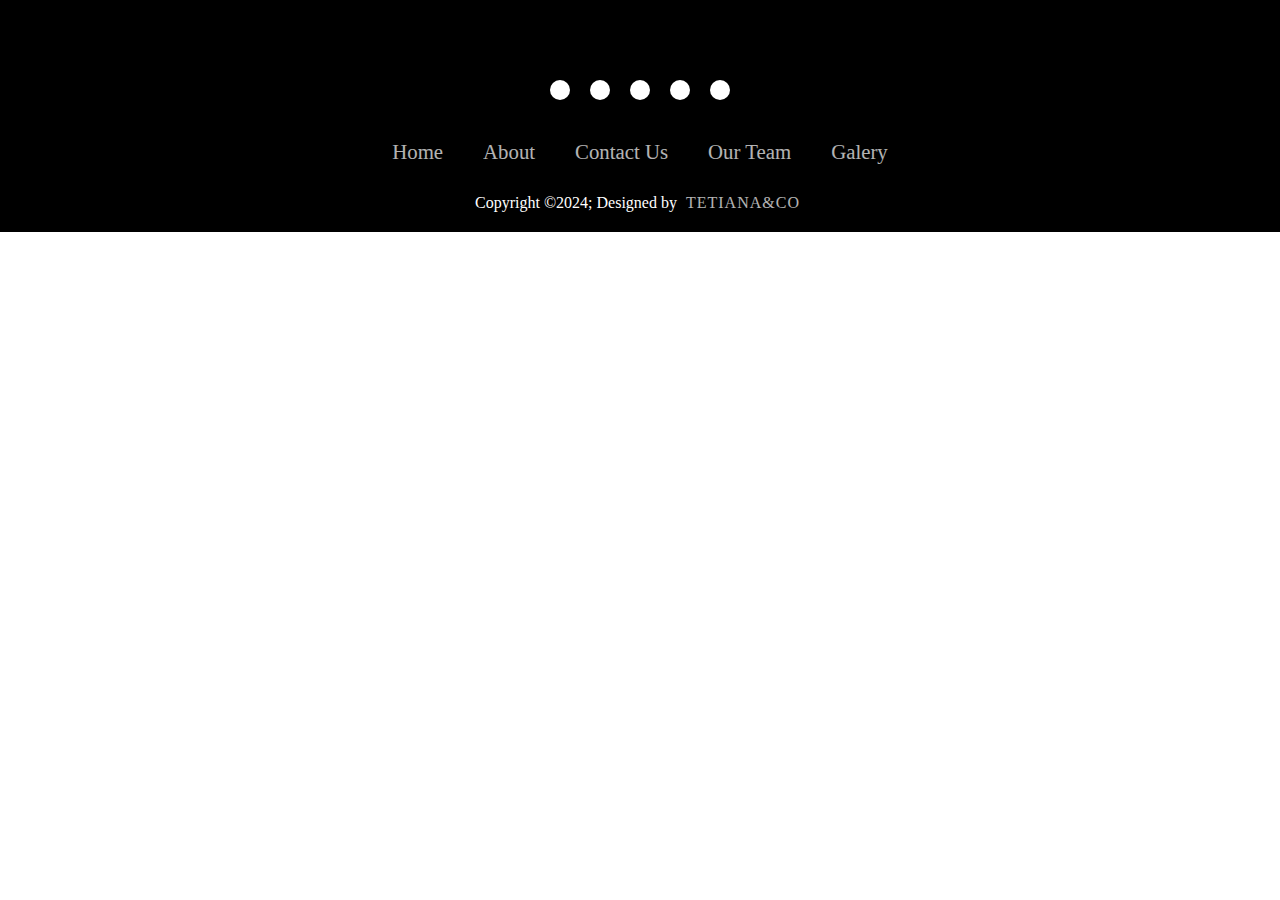
==== index.html @ 2bd21416 "footer" ====
<!DOCTYPE html>
<html lang="en">
  <head>
    <meta charset="UTF-8" />
    <meta name="viewport" content="width=device-width, initial-scale=1.0" />
    <link rel="stylesheet" href="styles.css" />
    <link
      rel="stylesheet"
      href="https://cdnjs.cloudflare.com/ajax/libs/font-awesome/6.5.2/css/all.min.css"
      integrity="sha512-SnH5WK+bZxgPHs44uWIX+LLJAJ9/2PkPKZ5QiAj6Ta86w+fsb2TkcmfRyVX3pBnMFcV7oQPJkl9QevSCWr3W6A=="
      crossorigin="anonymous"
      referrerpolicy="no-referrer"
    />
    <title>Activities for young people</title>
  </head>
  <body>
    <footer>
      <div class="footerContainer">
        <div class="socialIcons">
          <a href=""><i class="fa-brands fa-facebook"></i></a>
          <a href=""><i class="fa-brands fa-instagram"></i></a>
          <a href=""><i class="fa-brands fa-twitter"></i></a>
          <a href=""><i class="fa-brands fa-linkedin"></i></a>
          <a href=""><i class="fa-brands fa-youtube"></i></a>
        </div>
        <div class="footerNav">
          <ul>
            <li><a href="">Home</a></li>
            <li><a href="">About</a></li>
            <li><a href="">Contact Us</a></li>
            <li><a href="">Our Team</a></li>
            <li><a href="">Galery</a></li>
          </ul>
        </div>
        <div class="footerBottom">
          <p>
            Copyright &copy;2024; Designed by
            <span class="designer">Tetiana&Co</span>
          </p>
        </div>
      </div>
    </footer>
  </body>
</html>
---- styles.css ----
* {
    padding: 0;
    margin: 0;
    box-sizing: border-box;
}
footer {
    background-color: black;
}
.footerContainer {
    width: 100%;
    padding: 70px 30px 20px;
}
.socialIcons {
    display: flex;
    justify-content: center;
}
.socialIcons a{
    text-decoration: none;
    padding: 10px;
    margin: 10px;
    border-radius: 50%;
    background-color: white;
}
.socialIcons a i{
    font-size: 2em;
    color: black;
    opacity: 0,9;
}
/* Hover effect for socialIcons  */
.socialIcons a:hover {
    background-color: black;
    transition: 0,5s;
}
.socialIcons a:hover i {
    color: white;
    transition: 0,5s;
}
.footerNav{
    margin: 30px 0;
}
.footerNav ul{
    display: flex;
    justify-content: center;
    list-style-type: disc;
}
.footerNav ul li a {
    color: white;
    margin: 20px;
    text-decoration: none;
    font-size: 1.3em;
    opacity: 0.7;
    transition: 0.5s;
}
.footerNav ul li a:hover {
    opacity: 1;

}
.footerBottom {
    display: flex;
    justify-content: center;
    color: white;
}
.designer {
    opacity: 0.7;
    text-transform: uppercase;
    letter-spacing: 1px;
    font-weight: 500;
    margin: 0px 5px;
}
@media (max-width: 700px){
    .footerNav ul{
        flex-direction: column;
    }
    .footerNav ul li{
        width: 100%;
        text-align: center;
        margin: 10px;
    }
}
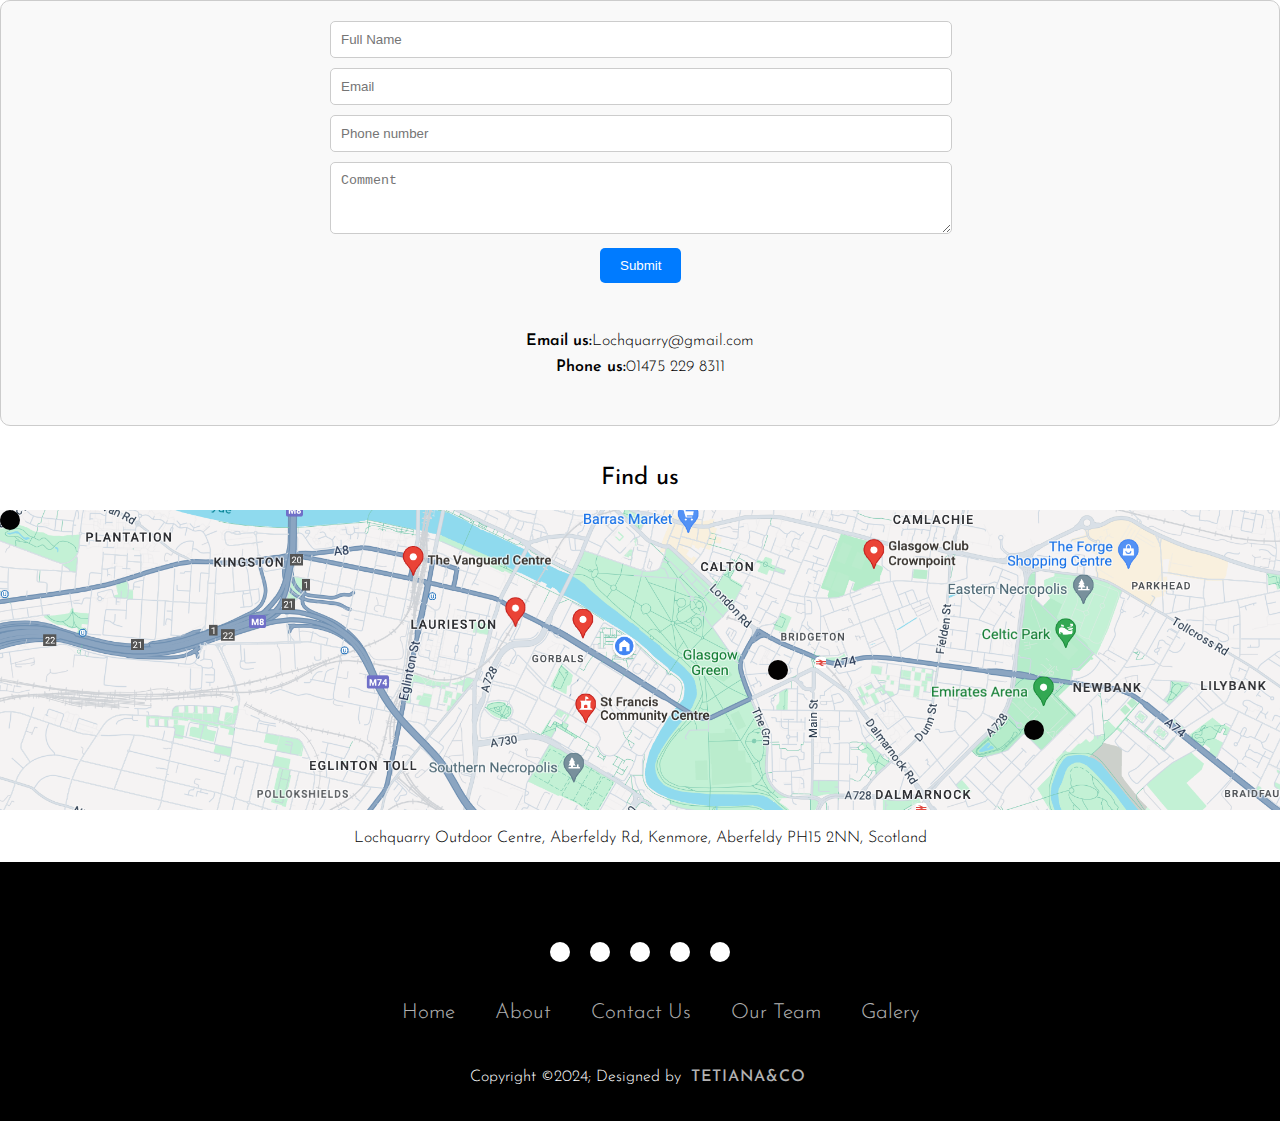
==== commit 6f15d977: "contact find us" ====
--- a/index.html
+++ b/index.html
@@ -4,6 +4,10 @@
     <meta charset="UTF-8" />
     <meta name="viewport" content="width=device-width, initial-scale=1.0" />
     <link rel="stylesheet" href="styles.css" />
+    <link rel="preconnect" href="https://fonts.googleapis.com">
+    <link rel="preconnect" href="https://fonts.gstatic.com" crossorigin>
+    <link href="https://fonts.googleapis.com/css2?family=Josefin+Sans:ital,wght@0,100..700;1,100..700&display=swap"
+        rel="stylesheet">
     <link
       rel="stylesheet"
       href="https://cdnjs.cloudflare.com/ajax/libs/font-awesome/6.5.2/css/all.min.css"
@@ -14,6 +18,33 @@
     <title>Activities for young people</title>
   </head>
   <body>
+    <div class="contact-container container">
+      <section class="contact-section">
+        <div class="contact-form">
+          <input type="text" id="fullName" placeholder="Full Name" />
+          <input type="email" id="email" placeholder="Email" />
+          <input type="tel" id="phone" placeholder="Phone number" />
+          <textarea id="comment" placeholder="Comment"></textarea>
+          <button type="button" onclick="submitForm">Submit</button>
+        </div>
+        <div class="contact-info">
+          <p>Email us:<span class="spanContact-deteils">Lochquarry@gmail.com</span></p>
+          <p>Phone us:<span class="spanContact-deteils">01475 229 8311</span></p>
+        </div>
+      </section>
+      <section class="map-section">
+        <h2>Find us</h2>
+        <div class="map">
+          <div class="marker"></div>
+          <div class="marker"></div>
+          <div class="marker"></div>
+        </div>
+        <div class="address">
+                <p>Lochquarry Outdoor Centre, Aberfeldy Rd, Kenmore, Aberfeldy PH15 2NN, Scotland</p>
+            </div>
+      </section>
+    </div>
+
     <footer>
       <div class="footerContainer">
         <div class="socialIcons">
@@ -25,11 +56,11 @@
         </div>
         <div class="footerNav">
           <ul>
-            <li><a href="">Home</a></li>
-            <li><a href="">About</a></li>
-            <li><a href="">Contact Us</a></li>
-            <li><a href="">Our Team</a></li>
-            <li><a href="">Galery</a></li>
+            <li><a href="#Home">Home</a></li>
+            <li><a href="#About">About</a></li>
+            <li><a href="#Contact Us">Contact Us</a></li>
+            <li><a href="#Our Team">Our Team</a></li>
+            <li><a href="#Galery">Galery</a></li>
           </ul>
         </div>
         <div class="footerBottom">
@@ -40,5 +71,6 @@
         </div>
       </div>
     </footer>
+    <script src="script.js"></script>
   </body>
 </html>
--- a/styles.css
+++ b/styles.css
@@ -1,13 +1,141 @@
-* {
+
+body {
+    font-family: "Josefin sans", sans-serif;
+    font-optical-sizing: auto;
+    font-weight: 300;
+    font-style: normal;
+    display: flex;
+    flex-direction: column;
     padding: 0;
     margin: 0;
     box-sizing: border-box;
-}
+    height: 100vh;
+}
+.container {
+    max-width: 100%;
+    /* max-width: 1400px; */
+    margin: o auto;
+    padding: auto;
+}
+h2 {
+    font-family: "Josefin sans", sans-serif;
+        font-optical-sizing: auto;
+        font-weight: 400;
+        font-style: normal;
+}
+
+/* Contact find Us */
+
+.contact-section {
+    display: flex;
+    flex-direction: column;
+    justify-content: center;
+    align-items: center;
+    padding: 20px;
+    border: 1px solid #ccc;
+    border-radius: 10px;
+    background-color: #f9f9f9;
+}
+.contact-form {
+    flex: 1;
+    margin-right: 20px;
+    max-width: 600px;
+}
+.contact-form input,
+.contact-form textarea {
+    width: 100%;
+    padding: 10px;
+    margin-bottom: 10px;
+    border: 1px solid #ccc;
+    border-radius: 5px;
+}
+.contact-form textarea {
+    height: 50px;
+}
+.contact-form button {
+    padding: 10px 20px;
+    border: none;
+    border-radius: 5px;
+    background-color: #007bff;
+    color: white;
+    cursor: pointer;
+    margin-left: 45%;
+   
+    
+}
+.contact-info {
+    font-weight: 600;
+    margin-top: 20px;
+    flex: 0,5;
+    padding: 20px;
+    text-align: center;
+    color: black;
+    border-radius: 10px;
+}
+.contact-info p {
+    margin: 10px 0;
+}
+.spanContact-deteils {
+    font-style: inherit;
+    font-weight: 300;
+}
+.map-section {
+    margin-top: 40px;
+    text-align: center;
+    
+}
+.map {
+    width: 100%;
+    height: 300px;
+    background-image: url(./images/Screenshot\ 2024-05-23\ at\ 13.54.13.png);
+    /* Add the path to your map background image */
+    background-size: cover;
+    background-position: center;
+    position: relative;
+}
+.map .marker {
+    width: 20px;
+    height: 20px;
+    background-color: rgb(3, 2, 2);
+    border-radius: 50%;
+    position: absolute;
+}
+.map .marker:nth-child(1) { top: 30%; left: 40%; }
+.map .marker:nth-child(2) { top: 50%; left: 60%; }
+.map .marker:nth-child(1) { top: 70%; left: 80%; }
+.address {
+    margin-top: 20px;
+
+    @media (max-width: 700px) {
+        .contact-section {
+            flex-direction: column;
+        }
+        .contact-form {
+            margin-right: 0;
+            margin-bottom: 20px;
+        }
+        .contact-info {
+            padding: 10px;
+        }
+        .map-section h2 {
+            font-size: 1.5em;
+        }
+        .map {
+            height: 200px;
+        }
+    }
+}
+
+/* ---Contact find Us-- */
+
+
+/* Footer */
 footer {
+    max-width: 100%;
     background-color: black;
 }
 .footerContainer {
-    width: 100%;
+    /* width: 100%; */
     padding: 70px 30px 20px;
 }
 .socialIcons {
@@ -76,4 +204,5 @@
         text-align: center;
         margin: 10px;
     }
-}+}
+/* ---Footer--- */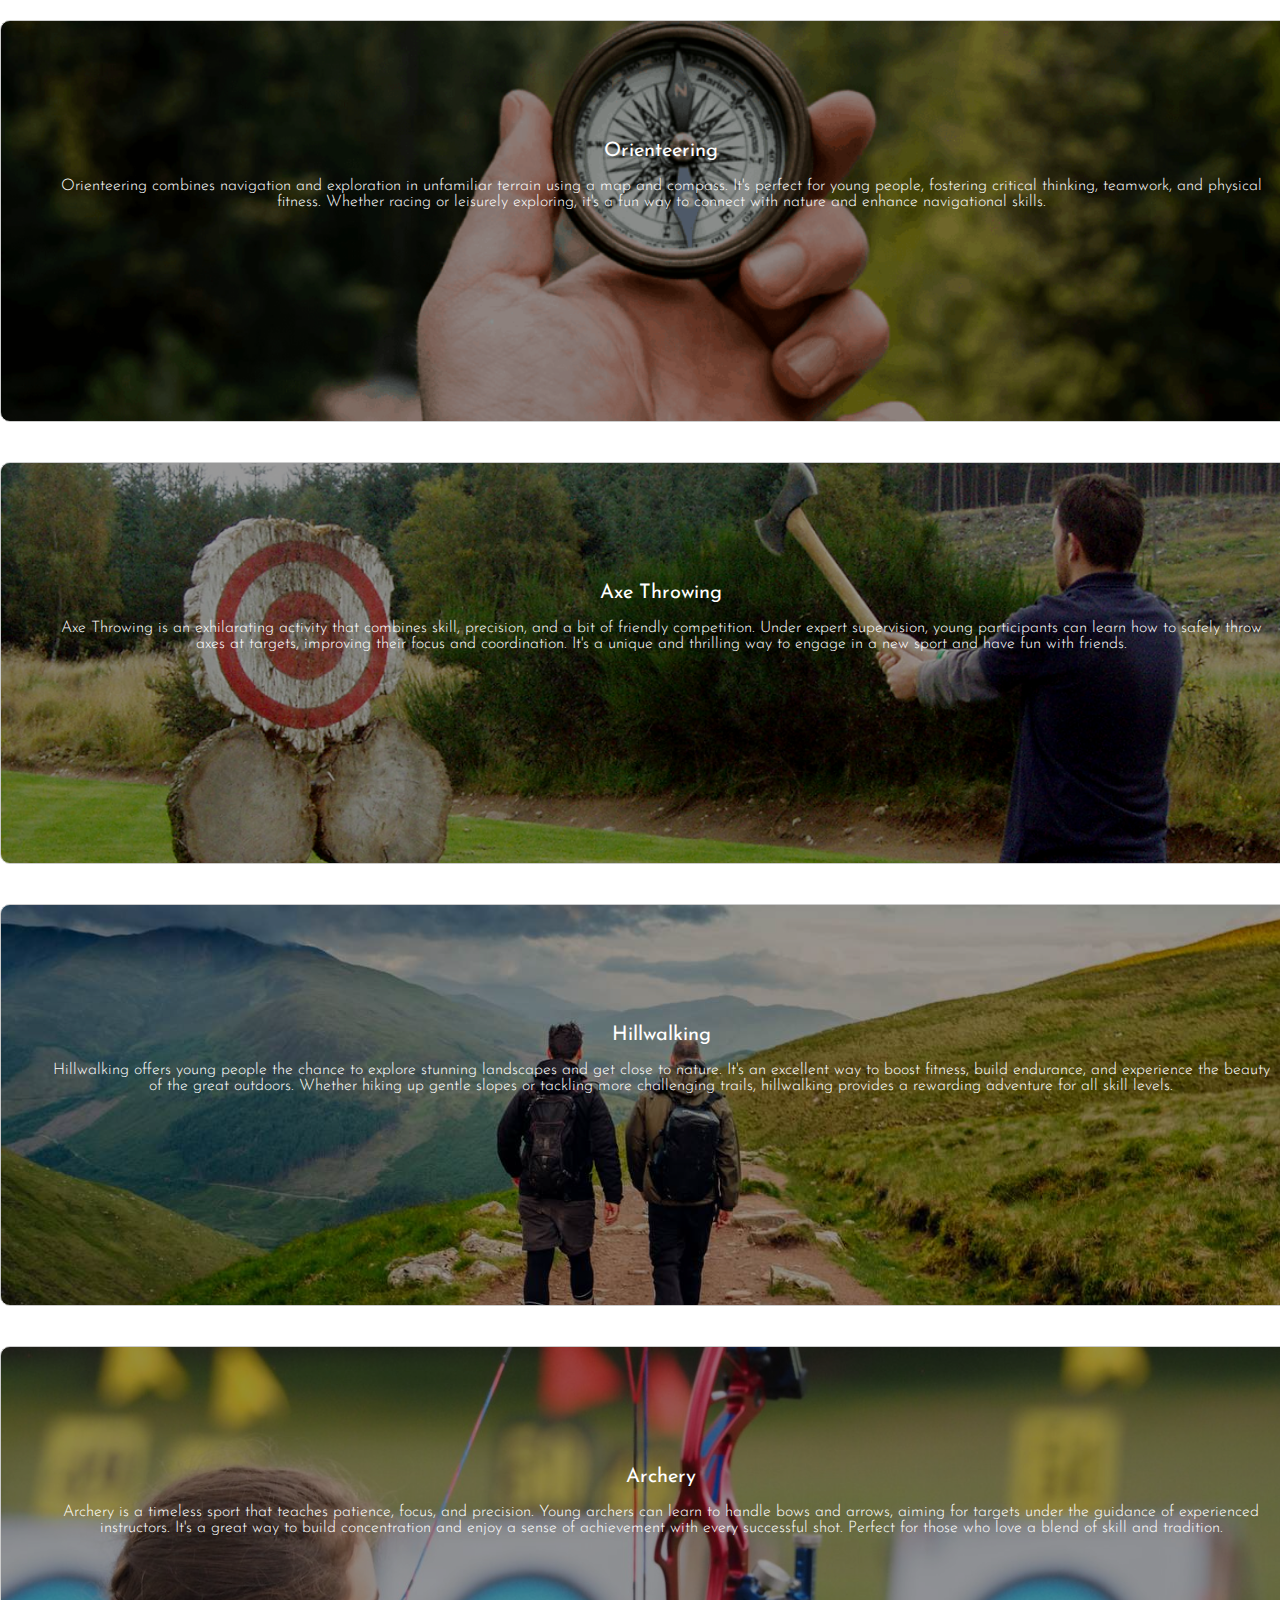
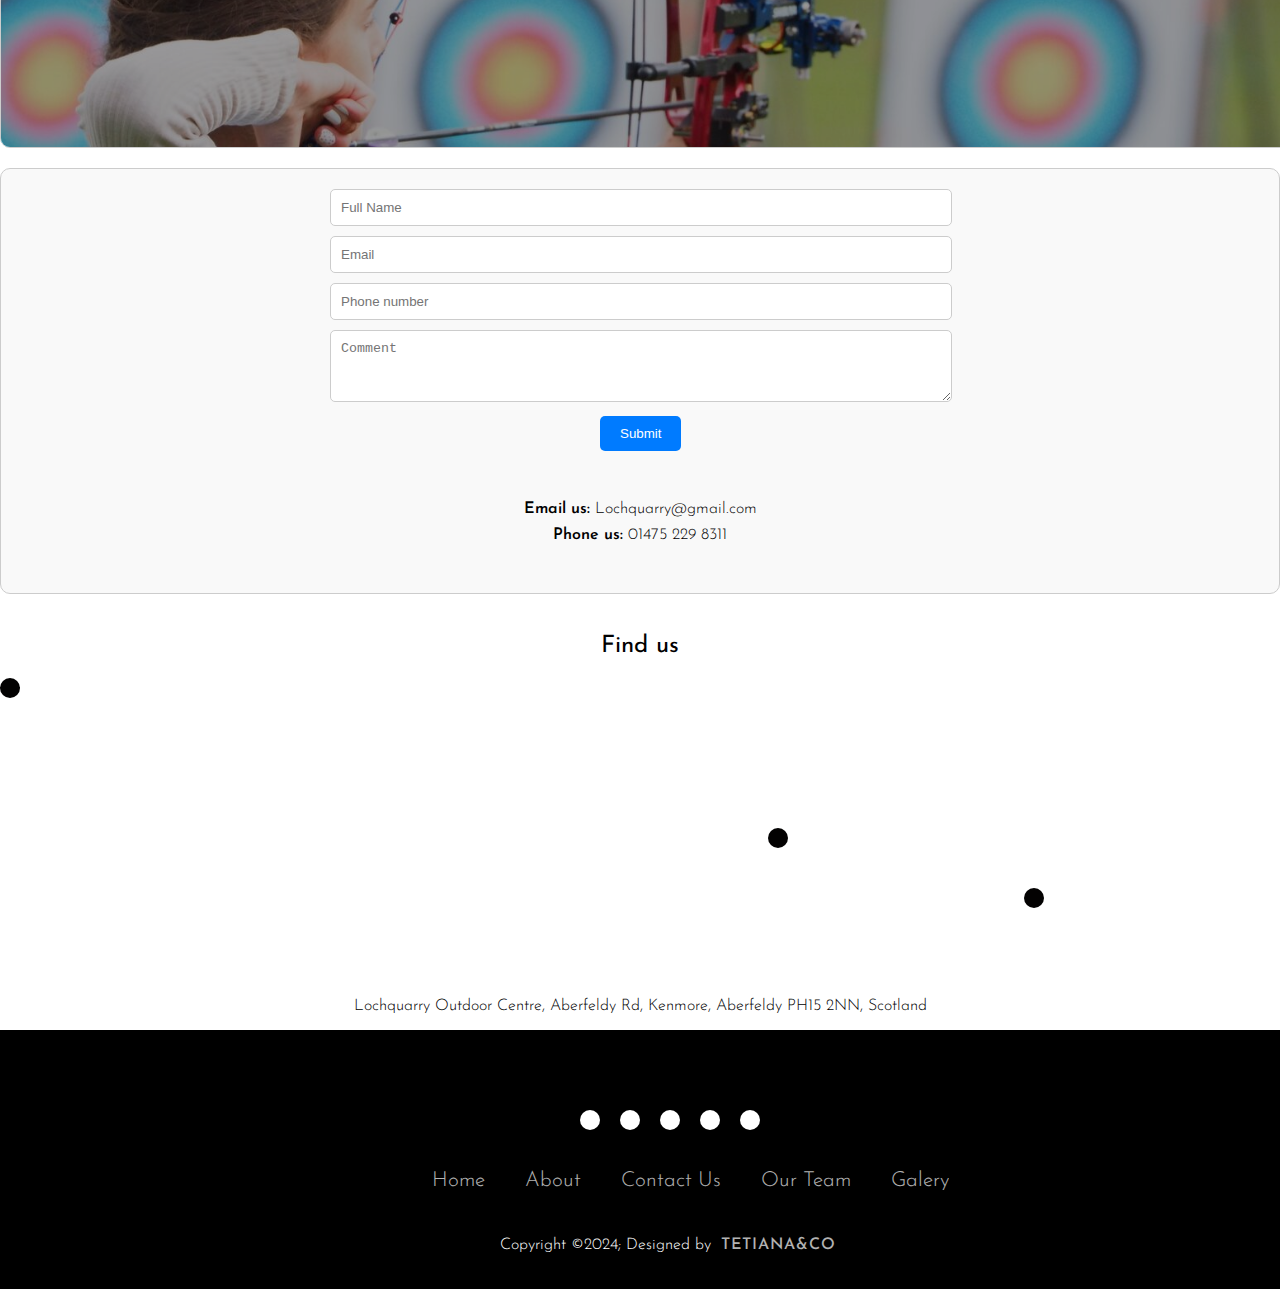
==== commit 29e8875d: "Activities section" ====
--- a/index.html
+++ b/index.html
@@ -4,10 +4,12 @@
     <meta charset="UTF-8" />
     <meta name="viewport" content="width=device-width, initial-scale=1.0" />
     <link rel="stylesheet" href="styles.css" />
-    <link rel="preconnect" href="https://fonts.googleapis.com">
-    <link rel="preconnect" href="https://fonts.gstatic.com" crossorigin>
-    <link href="https://fonts.googleapis.com/css2?family=Josefin+Sans:ital,wght@0,100..700;1,100..700&display=swap"
-        rel="stylesheet">
+    <link rel="preconnect" href="https://fonts.googleapis.com" />
+    <link rel="preconnect" href="https://fonts.gstatic.com" crossorigin />
+    <link
+      href="https://fonts.googleapis.com/css2?family=Josefin+Sans:ital,wght@0,100..700;1,100..700&display=swap"
+      rel="stylesheet"
+    />
     <link
       rel="stylesheet"
       href="https://cdnjs.cloudflare.com/ajax/libs/font-awesome/6.5.2/css/all.min.css"
@@ -18,6 +20,39 @@
     <title>Activities for young people</title>
   </head>
   <body>
+    <!-- Activites pages -->
+       <div class="overlay"></div>
+    <section class="activity1 activity">
+      <h2>Orienteering</h2>
+      <p>
+Orienteering combines navigation and exploration in unfamiliar terrain using a map and compass. It's perfect for young people, fostering critical thinking, teamwork, and physical fitness. Whether racing or leisurely exploring, it's a fun way to connect with nature and enhance navigational skills.
+      </p>
+    </section>
+    <div>
+    <div class="overlay"></div>
+      <section class="activity2 activity">
+        <h2>Axe Throwing</h2>
+        <p>
+          Axe Throwing is an exhilarating activity that combines skill, precision, and a bit of friendly competition. Under expert supervision, young participants can learn how to safely throw axes at targets, improving their focus and coordination. It's a unique and thrilling way to engage in a new sport and have fun with friends.
+        </p>
+      </section>
+      </div>
+    
+
+    <section class="activity3 activity">
+      <h2>Hillwalking</h2>
+      <p>
+       Hillwalking offers young people the chance to explore stunning landscapes and get close to nature. It's an excellent way to boost fitness, build endurance, and experience the beauty of the great outdoors. Whether hiking up gentle slopes or tackling more challenging trails, hillwalking provides a rewarding adventure for all skill levels.
+      </p>
+    </section>
+
+    <section class="activity4 activity">
+      <h2>Archery</h2>
+      <p>
+        Archery is a timeless sport that teaches patience, focus, and precision. Young archers can learn to handle bows and arrows, aiming for targets under the guidance of experienced instructors. It's a great way to build concentration and enjoy a sense of achievement with every successful shot. Perfect for those who love a blend of skill and tradition.
+      </p>
+    </section>
+    <!-- / Activites pages / -->
     <div class="contact-container container">
       <section class="contact-section">
         <div class="contact-form">
@@ -28,8 +63,14 @@
           <button type="button" onclick="submitForm">Submit</button>
         </div>
         <div class="contact-info">
-          <p>Email us:<span class="spanContact-deteils">Lochquarry@gmail.com</span></p>
-          <p>Phone us:<span class="spanContact-deteils">01475 229 8311</span></p>
+          <p>
+            Email us:  <span class="spanContact-deteils"
+              >Lochquarry@gmail.com</span
+            >
+          </p>
+          <p>
+            Phone us:  <span class="spanContact-deteils">01475 229 8311</span>
+          </p>
         </div>
       </section>
       <section class="map-section">
@@ -40,11 +81,13 @@
           <div class="marker"></div>
         </div>
         <div class="address">
-                <p>Lochquarry Outdoor Centre, Aberfeldy Rd, Kenmore, Aberfeldy PH15 2NN, Scotland</p>
-            </div>
+          <p>
+            Lochquarry Outdoor Centre, Aberfeldy Rd, Kenmore, Aberfeldy PH15
+            2NN, Scotland
+          </p>
+        </div>
       </section>
     </div>
-
     <footer>
       <div class="footerContainer">
         <div class="socialIcons">
--- a/styles.css
+++ b/styles.css
@@ -12,8 +12,8 @@
     height: 100vh;
 }
 .container {
-    max-width: 100%;
-    /* max-width: 1400px; */
+    /* max-width: 1200px; */
+   /* width: 100%; */
     margin: o auto;
     padding: auto;
 }
@@ -23,6 +23,100 @@
         font-weight: 400;
         font-style: normal;
 }
+
+/* Activites pages */
+
+.activity {
+    min-height: 40vh;
+    padding: 20px;
+    border: 1px solid #ccc;
+    border-radius: 10px;
+    margin: 20px 0;
+    background-color: #eee;
+    text-align: center;
+    
+    position: relative;
+    overflow: hidden;
+}
+.activity::before {
+    content: '';
+    position: absolute;
+    top: 0;
+    left: 0;
+    right: 0;
+    bottom: 0;
+    background-color: rgba(0, 0, 0, 0.4);
+    /* Semi-transparent overlay */
+    z-index: 1;
+}
+
+.activity h2,
+.activity p {
+    position: relative;
+    z-index: 2;
+}
+.activity h2 {
+
+    margin-top: 100px;
+    font-size: 1.25em;
+    color: white;
+}
+
+.activity p {
+    box-sizing: content-box;
+    padding: 0 30px;
+    margin: 10px 0 0;
+    color: white;
+}
+
+
+.activity1 {
+    width: 100%;
+        height: 300px;
+        background-image: url(./images/Activities1.png);
+        background-size: cover;
+        background-position: center;
+        position: relative;
+}
+.activity2 {
+    width: 100%;
+    height: 300px;
+    background-image: url(./images/Activities2.jpg);
+    background-size: cover;
+    background-position: center;
+    position: relative;
+}
+.activity3 {
+    width: 100%;
+    height: 300px;
+    background-image: url(./images/Activities3.jpg);
+    background-size: cover;
+    background-position: center;
+    position: relative;
+}
+.activity4 {
+    width: 100%;
+    height: 300px;
+    background-image: url(./images/Activities4.jpg);
+    background-size: cover;
+    background-position: center;
+    position: relative;
+}
+@media (max-width: 768px) {
+    .activity {
+        margin: 10px 0;
+    }
+
+    header h1,
+    footer h2 {
+        font-size: 1.2em;
+    }
+
+    .activity h2 {
+        font-size: 1em;
+    }
+}
+/*----/Activites pages/---*/
 
 /* Contact find Us */
 
@@ -130,12 +224,23 @@
 
 
 /* Footer */
+@media (max-width: 700px) {
+    .footerNav ul {
+        flex-direction: column;
+    }
+
+    .footerNav ul li {
+        width: 100%;
+        text-align: center;
+        margin: 10px;
+    }
+}
 footer {
     max-width: 100%;
     background-color: black;
 }
 .footerContainer {
-    /* width: 100%; */
+    width: 100%;
     padding: 70px 30px 20px;
 }
 .socialIcons {
@@ -195,14 +300,5 @@
     font-weight: 500;
     margin: 0px 5px;
 }
-@media (max-width: 700px){
-    .footerNav ul{
-        flex-direction: column;
-    }
-    .footerNav ul li{
-        width: 100%;
-        text-align: center;
-        margin: 10px;
-    }
-}
+
 /* ---Footer--- */